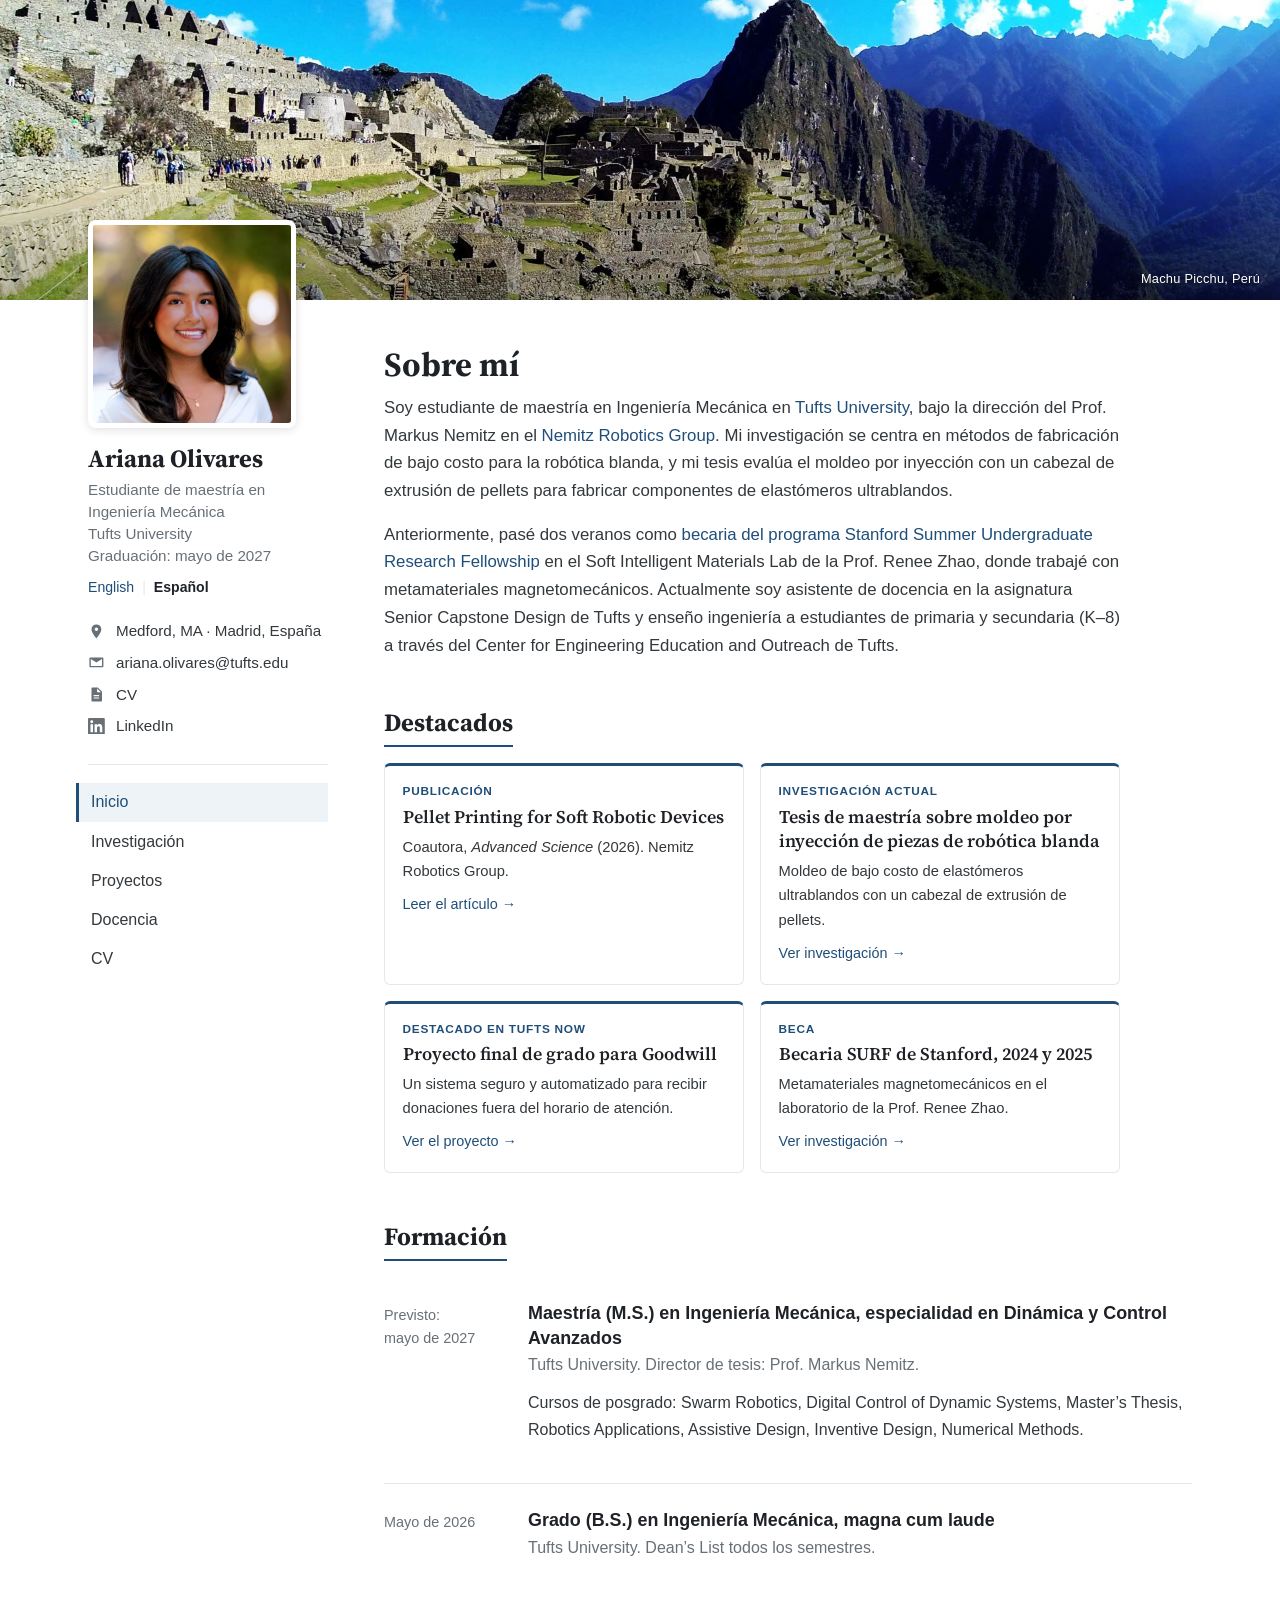
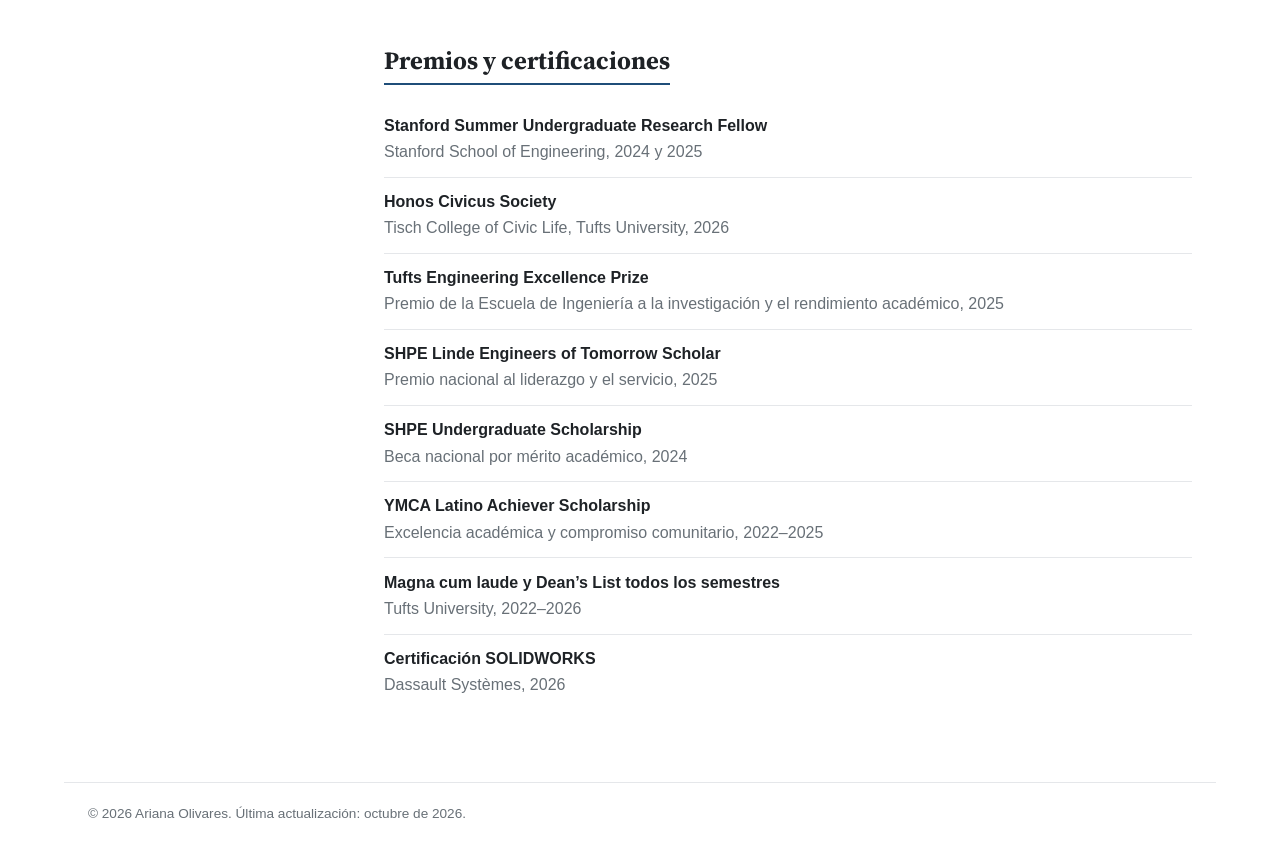
==== index-es.html @ acf5f8f6 "update" ====
<!DOCTYPE html>
<html lang="es">
<head>
<meta charset="utf-8">
<meta name="color-scheme" content="light">
<meta name="viewport" content="width=device-width, initial-scale=1">
<title>Ariana Olivares | Ingeniería Mecánica, Tufts University</title>
<meta name="description" content="Estudiante de maestría en Ingeniería Mecánica en Tufts University (Nemitz Robotics Group). Investiga métodos de fabricación accesibles para la robótica blanda.">
<link rel="alternate" hreflang="en" href="index.html">
<link rel="alternate" hreflang="es" href="index-es.html">
<link rel="preconnect" href="https://fonts.googleapis.com">
<link rel="preconnect" href="https://fonts.gstatic.com" crossorigin>
<link href="https://fonts.googleapis.com/css2?family=Source+Serif+4:opsz,wght@8..60,600;8..60,700&display=swap" rel="stylesheet">
<link rel="stylesheet" href="style.css">
</head>
<body>

<div class="banner tall">
  <img src="banner.jpg" alt="">
  <span class="banner-caption">Machu Picchu, Perú</span>
</div>

<div class="layout">

  <aside class="sidebar" aria-label="Perfil">
    <div class="sidebar-inner">
      <img class="photo" src="profile.jpg" alt="Retrato de Ariana Olivares" width="600" height="600">
      <div>
        <p class="side-name">Ariana Olivares</p>
        <p class="side-role">Estudiante de maestría en Ingeniería Mecánica<br>Tufts University<br>Graduación: mayo de 2027</p>
        <p class="lang-switch" aria-label="Idioma"><a href="index.html" hreflang="en" lang="en">English</a><span class="sep" aria-hidden="true">|</span><span aria-current="true">Español</span></p>
      </div>
      <ul class="side-links">
        <li><svg viewBox="0 0 24 24" aria-hidden="true"><path d="M12 2a7 7 0 0 0-7 7c0 5.25 7 13 7 13s7-7.75 7-13a7 7 0 0 0-7-7zm0 9.5A2.5 2.5 0 1 1 12 6.5a2.5 2.5 0 0 1 0 5z"/></svg><span>Medford, MA · Madrid, España</span></li>
        <li><svg viewBox="0 0 24 24" aria-hidden="true"><path d="M3 5h18a1 1 0 0 1 1 1v12a1 1 0 0 1-1 1H3a1 1 0 0 1-1-1V6a1 1 0 0 1 1-1zm9 7.2L4 7.3V17h16V7.3l-8 4.9z"/></svg><a href="mailto:ariana.olivares@tufts.edu">ariana.olivares@tufts.edu</a></li>
        <!-- Phone: replace the number and remove the comment markers to show it
        <li><svg viewBox="0 0 24 24" aria-hidden="true"><path d="M6.6 10.8a15.1 15.1 0 0 0 6.6 6.6l2.2-2.2a1 1 0 0 1 1-.25 11.4 11.4 0 0 0 3.6.57 1 1 0 0 1 1 1V20a1 1 0 0 1-1 1A17 17 0 0 1 3 4a1 1 0 0 1 1-1h3.5a1 1 0 0 1 1 1c0 1.25.2 2.45.57 3.57a1 1 0 0 1-.25 1L6.6 10.8z"/></svg><a href="tel:+10000000000">(000) 000-0000</a></li>
        -->
        <li><svg viewBox="0 0 24 24" aria-hidden="true"><path d="M6 2h8l6 6v13a1 1 0 0 1-1 1H6a1 1 0 0 1-1-1V3a1 1 0 0 1 1-1zm7 1.5V9h5.5L13 3.5zM8 13v1.5h8V13H8zm0 3.5V18h8v-1.5H8z"/></svg><a href="cv.pdf">CV</a></li>
        <li><svg viewBox="0 0 24 24" aria-hidden="true"><path d="M20.45 20.45h-3.56v-5.57c0-1.33-.02-3.04-1.85-3.04-1.86 0-2.14 1.45-2.14 2.94v5.67H9.35V9h3.41v1.56h.05c.48-.9 1.64-1.85 3.37-1.85 3.6 0 4.27 2.37 4.27 5.46v6.28zM5.34 7.43a2.06 2.06 0 1 1 0-4.13 2.06 2.06 0 0 1 0 4.13zM7.12 20.45H3.56V9h3.56v11.45zM22.22 0H1.77C.79 0 0 .77 0 1.73v20.54C0 23.23.79 24 1.77 24h20.45c.98 0 1.78-.77 1.78-1.73V1.73C24 .77 23.2 0 22.22 0z"/></svg><a href="https://www.linkedin.com/in/ariana-olivaress">LinkedIn</a></li>
      </ul>
      <nav class="site-nav" aria-label="Sitio">
        <ul>
          <li><a href="index-es.html" aria-current="page">Inicio</a></li>
          <li><a href="research-es.html">Investigación</a></li>
          <li><a href="projects-es.html">Proyectos</a></li>
          <li><a href="teaching-es.html">Docencia</a></li>
          <li><a href="cv.pdf">CV</a></li>
        </ul>
      </nav>
    </div>
  </aside>

  <main>
    <section id="about" class="prose">
      <h1>Sobre mí</h1>
      <p>Soy estudiante de maestría en Ingeniería Mecánica en <a href="https://www.tufts.edu/">Tufts University</a>, bajo la dirección del Prof. Markus Nemitz en el <a href="https://sites.tufts.edu/nemitz/">Nemitz Robotics Group</a>. Mi investigación se centra en métodos de fabricación de bajo costo para la robótica blanda, y mi tesis evalúa el moldeo por inyección con un cabezal de extrusión de pellets para fabricar componentes de elastómeros ultrablandos.</p>
      <p>Anteriormente, pasé dos veranos como <a href="https://engineering.stanford.edu/SURF2025Cohort">becaria del programa Stanford Summer Undergraduate Research Fellowship</a> en el Soft Intelligent Materials Lab de la Prof. Renee Zhao, donde trabajé con metamateriales magnetomecánicos. Actualmente soy asistente de docencia en la asignatura Senior Capstone Design de Tufts y enseño ingeniería a estudiantes de primaria y secundaria (K–8) a través del Center for Engineering Education and Outreach de Tufts.</p>
    </section>

    <section id="highlights">
      <h2>Destacados</h2>
      <div class="highlights">
        <a class="highlight" href="https://advanced.onlinelibrary.wiley.com/doi/10.1002/advs.202524237">
          <p class="card-kicker">Publicación</p>
          <p class="card-title">Pellet Printing for Soft Robotic Devices</p>
          <p class="card-text">Coautora, <em>Advanced Science</em> (2026). Nemitz Robotics Group.</p>
          <span class="card-more">Leer el artículo</span>
        </a>
        <a class="highlight" href="research-es.html#thesis">
          <p class="card-kicker">Investigación actual</p>
          <p class="card-title">Tesis de maestría sobre moldeo por inyección de piezas de robótica blanda</p>
          <p class="card-text">Moldeo de bajo costo de elastómeros ultrablandos con un cabezal de extrusión de pellets.</p>
          <span class="card-more">Ver investigación</span>
        </a>
        <a class="highlight" href="projects-es.html#goodwill">
          <p class="card-kicker">Destacado en Tufts Now</p>
          <p class="card-title">Proyecto final de grado para Goodwill</p>
          <p class="card-text">Un sistema seguro y automatizado para recibir donaciones fuera del horario de atención.</p>
          <span class="card-more">Ver el proyecto</span>
        </a>
        <a class="highlight" href="research-es.html#conformal-metamaterials">
          <p class="card-kicker">Beca</p>
          <p class="card-title">Becaria SURF de Stanford, 2024 y 2025</p>
          <p class="card-text">Metamateriales magnetomecánicos en el laboratorio de la Prof. Renee Zhao.</p>
          <span class="card-more">Ver investigación</span>
        </a>
      </div>
    </section>

    <section id="education">
      <h2>Formación</h2>
      <article class="entry">
        <div class="when">Previsto:<br>mayo de 2027</div>
        <div>
          <h3>Maestría (M.S.) en Ingeniería Mecánica, especialidad en Dinámica y Control Avanzados</h3>
          <p class="where">Tufts University. Director de tesis: Prof. Markus Nemitz.</p>
          <p>Cursos de posgrado: Swarm Robotics, Digital Control of Dynamic Systems, Master’s Thesis, Robotics Applications, Assistive Design, Inventive Design, Numerical Methods.</p>
        </div>
      </article>
      <article class="entry">
        <div class="when">Mayo de 2026</div>
        <div>
          <h3>Grado (B.S.) en Ingeniería Mecánica, magna cum laude</h3>
          <p class="where">Tufts University. Dean’s List todos los semestres.</p>
        </div>
      </article>
    </section>

    <section id="honors">
      <h2>Premios y certificaciones</h2>
      <ul class="plain">
        <li><strong>Stanford Summer Undergraduate Research Fellow</strong><br><span class="detail">Stanford School of Engineering, 2024 y 2025</span></li>
        <li><strong>Honos Civicus Society</strong><br><span class="detail">Tisch College of Civic Life, Tufts University, 2026</span></li>
        <li><strong>Tufts Engineering Excellence Prize</strong><br><span class="detail">Premio de la Escuela de Ingeniería a la investigación y el rendimiento académico, 2025</span></li>
        <li><strong>SHPE Linde Engineers of Tomorrow Scholar</strong><br><span class="detail">Premio nacional al liderazgo y el servicio, 2025</span></li>
        <li><strong>SHPE Undergraduate Scholarship</strong><br><span class="detail">Beca nacional por mérito académico, 2024</span></li>
        <li><strong>YMCA Latino Achiever Scholarship</strong><br><span class="detail">Excelencia académica y compromiso comunitario, 2022–2025</span></li>
        <li><strong>Magna cum laude y Dean’s List todos los semestres</strong><br><span class="detail">Tufts University, 2022–2026</span></li>
        <!-- Replace with the exact certification name, e.g. CSWA -->
        <li><strong>Certificación SOLIDWORKS</strong><br><span class="detail">Dassault Systèmes, 2026</span></li>
      </ul>
    </section>
  </main>

</div>

<footer>
  © 2026 Ariana Olivares. Última actualización: octubre de 2026.
</footer>

</body>
</html>
---- style.css ----
:root {
  color-scheme: light;
  --bg: #FFFFFF;
  --ink: #33383C;
  --strong: #1E2226;
  --muted: #687077;
  --rule: #E5E7EA;
  --accent: #1F4E79;
  --accent-soft: #EEF3F8;
  --figure-bg: #F5F6F7;
  --serif: "Source Serif 4", Georgia, "Times New Roman", serif;
}
*, *::before, *::after { box-sizing: border-box; }
html { -webkit-text-size-adjust: 100%; scroll-padding-top: 1.5rem; }
body {
  margin: 0;
  background: var(--bg);
  color: var(--ink);
  font-family: -apple-system, BlinkMacSystemFont, "Helvetica Neue", "Segoe UI", Arial, sans-serif;
  font-size: 1rem;
  line-height: 1.65;
}
img, video { max-width: 100%; height: auto; display: block; }
a { color: var(--accent); text-decoration: none; }
a:hover { text-decoration: underline; text-underline-offset: 3px; }
a:focus-visible { outline: 2px solid var(--accent); outline-offset: 3px; border-radius: 2px; }
p { margin: 0 0 1rem; }

/* Banner */
.banner {
  position: relative;
  height: clamp(130px, 16vw, 200px);
  overflow: hidden;
  background: #2E3B45;
}
.banner.tall { height: clamp(170px, 24vw, 300px); }
.banner img { width: 100%; height: 100%; object-fit: cover; object-position: center 40%; }
.banner::after {
  content: "";
  position: absolute;
  inset: 0;
  background: linear-gradient(to bottom, rgba(0,0,0,0) 55%, rgba(0,0,0,0.28));
  pointer-events: none;
}
.banner-caption {
  position: absolute;
  right: 1.25rem;
  bottom: 0.7rem;
  z-index: 1;
  color: #fff;
  font-size: 0.8rem;
  letter-spacing: 0.02em;
  text-shadow: 0 1px 3px rgba(0,0,0,0.5);
}

/* Layout */
.layout {
  max-width: 72rem;
  margin: 0 auto;
  padding: 0 1.5rem 4.5rem;
  display: grid;
  grid-template-columns: 15rem minmax(0, 1fr);
  gap: 3.5rem;
}
main { padding-top: 2.75rem; min-width: 0; }

/* Sidebar */
.sidebar { margin-top: -5rem; position: relative; z-index: 2; }
.sidebar-inner { position: sticky; top: 1.5rem; }
.photo {
  width: 100%;
  max-width: 13rem;
  aspect-ratio: 1 / 1;
  object-fit: cover;
  border-radius: 8px;
  border: 5px solid #fff;
  box-shadow: 0 2px 10px rgba(0,0,0,0.12);
  background: #fff;
}
.side-name {
  font-family: var(--serif);
  color: var(--strong);
  font-size: 1.55rem;
  font-weight: 700;
  line-height: 1.2;
  margin: 1rem 0 0.3rem;
}
.side-role { color: var(--muted); font-size: 0.95rem; margin: 0 0 1rem; line-height: 1.45; }
.side-links { list-style: none; padding: 0; margin: 0; font-size: 0.95rem; }
.side-links li { display: flex; align-items: flex-start; gap: 0.7rem; padding: 0.3rem 0; line-height: 1.45; }
.side-links svg { margin-top: 0.15rem; }
.side-links svg { width: 1.05rem; height: 1.05rem; flex-shrink: 0; fill: var(--muted); }
.side-links a { color: var(--ink); }
.side-links a:hover { color: var(--accent); }

.site-nav { margin-top: 1.4rem; padding-top: 1.1rem; border-top: 1px solid var(--rule); }
.site-nav ul { list-style: none; padding: 0; margin: 0; }
.site-nav a {
  display: block;
  padding: 0.4rem 0.75rem;
  margin-left: -0.75rem;
  border-left: 3px solid transparent;
  color: var(--ink);
  font-weight: 500;
}
.site-nav a:hover { color: var(--accent); background: var(--accent-soft); text-decoration: none; }
.site-nav a[aria-current="page"] { color: var(--accent); border-left-color: var(--accent); background: var(--accent-soft); }

/* Headings */
h1 {
  font-family: var(--serif);
  color: var(--strong);
  font-size: 2.1rem;
  line-height: 1.2;
  margin: 0 0 0.6rem;
}
.lede { color: var(--muted); font-size: 1.05rem; max-width: 44rem; margin-bottom: 1.5rem; }
section { margin-top: 3rem; }
section:first-child { margin-top: 0; }
h2 {
  font-family: var(--serif);
  color: var(--strong);
  font-size: 1.55rem;
  font-weight: 700;
  line-height: 1.25;
  margin: 0 0 1rem;
  padding-bottom: 0.45rem;
  border-bottom: 2px solid var(--accent);
  display: inline-block;
}
.prose p { font-size: 1.05rem; max-width: 46rem; }

/* Cards on the home page */
.cards {
  display: grid;
  grid-template-columns: repeat(auto-fill, minmax(14rem, 1fr));
  gap: 1.25rem;
}
.card {
  display: flex;
  flex-direction: column;
  border: 1px solid var(--rule);
  border-radius: 8px;
  overflow: hidden;
  color: var(--ink);
  background: #fff;
  transition: box-shadow 0.15s ease, border-color 0.15s ease;
}
.card:hover { text-decoration: none; border-color: #C9D3DD; box-shadow: 0 4px 14px rgba(31,78,121,0.12); }
.card img { width: 100%; aspect-ratio: 16 / 10; object-fit: cover; background: var(--figure-bg); }
.card-body { padding: 0.9rem 1rem 1.1rem; }
.card-kicker { font-size: 0.82rem; color: var(--muted); margin: 0 0 0.2rem; }
.card-title { color: var(--strong); font-weight: 600; line-height: 1.35; margin: 0 0 0.35rem; }
.card-text { font-size: 0.92rem; margin: 0; }
.card-more { display: inline-block; margin-top: 0.6rem; font-size: 0.9rem; font-weight: 500; color: var(--accent); }

/* Entries */
.entry {
  display: grid;
  grid-template-columns: 7.5rem minmax(0, 1fr);
  gap: 0 1.5rem;
  padding: 1.5rem 0;
  border-bottom: 1px solid var(--rule);
}
.entry:last-of-type { border-bottom: none; }
.when { font-size: 0.9rem; color: var(--muted); padding-top: 0.15rem; }
.entry h3 { color: var(--strong); font-size: 1.12rem; line-height: 1.35; margin: 0 0 0.15rem; }
.where { color: var(--muted); margin: 0 0 0.75rem; }
.tag {
  display: inline-block;
  font-size: 0.78rem;
  font-weight: 600;
  color: var(--accent);
  background: var(--accent-soft);
  border-radius: 999px;
  padding: 0.05rem 0.6rem;
  margin-bottom: 0.4rem;
}

/* Figures */
.gallery { display: grid; grid-template-columns: repeat(2, minmax(0, 1fr)); gap: 0.9rem; margin: 1rem 0 0.25rem; align-items: start; }
.gallery.one { grid-template-columns: 1fr; }
figure {
  margin: 0;
  background: var(--figure-bg);
  border: 1px solid var(--rule);
  border-radius: 6px;
  overflow: hidden;
}
figure img, figure video { width: 100%; }
figcaption { font-size: 0.85rem; color: var(--muted); padding: 0.45rem 0.75rem 0.55rem; }

/* Poster link */
.poster {
  display: flex;
  align-items: center;
  gap: 1rem;
  margin-top: 1rem;
  padding: 0.7rem;
  border: 1px solid var(--rule);
  border-radius: 6px;
  color: var(--ink);
  max-width: 30rem;
}
.poster:hover { text-decoration: none; border-color: #C9D3DD; background: var(--accent-soft); }
.poster img { width: 7.5rem; border: 1px solid var(--rule); border-radius: 3px; flex-shrink: 0; }
.poster strong { display: block; color: var(--strong); line-height: 1.35; }
.poster span { font-size: 0.88rem; color: var(--accent); font-weight: 500; }

/* Simple lists */
.plain { list-style: none; padding: 0; margin: 0; }
.plain li { padding: 0.7rem 0; border-bottom: 1px solid var(--rule); }
.plain li:last-child { border-bottom: none; }
.plain strong { color: var(--strong); }
.plain .detail { color: var(--muted); }
.note { margin-top: 1.25rem; color: var(--muted); }

footer {
  max-width: 72rem;
  margin: 0 auto;
  padding: 1.25rem 1.5rem 2.5rem;
  border-top: 1px solid var(--rule);
  font-size: 0.85rem;
  color: var(--muted);
}

@media (max-width: 820px) {
  .layout { grid-template-columns: 1fr; gap: 0; }
  .sidebar { margin-top: -3.5rem; }
  .sidebar-inner { position: static; display: grid; grid-template-columns: 8rem 1fr; gap: 0 1.25rem; align-items: start; }
  .sidebar-inner > div { padding-top: 3.9rem; }
  .banner-caption { display: none; }
  .photo { max-width: 8rem; border-width: 4px; }
  .side-name { margin-top: 0; font-size: 1.35rem; }
  .side-role { margin-bottom: 0; }
  .side-links { grid-column: 1 / -1; display: flex; flex-wrap: wrap; gap: 0 1.25rem; margin-top: 1rem; }
  .site-nav { grid-column: 1 / -1; margin-top: 1rem; padding-top: 0.75rem; }
  .site-nav ul { display: flex; flex-wrap: wrap; gap: 0.4rem; }
  .site-nav a { margin-left: 0; border-left: none; border: 1px solid var(--rule); border-radius: 999px; padding: 0.25rem 0.9rem; }
  .site-nav a[aria-current="page"] { border-color: var(--accent); }
  main { padding-top: 2rem; }
}
@media (max-width: 600px) {
  .entry { grid-template-columns: 1fr; }
  .when { margin-bottom: 0.3rem; }
  .gallery { grid-template-columns: 1fr; }
  h1 { font-size: 1.75rem; }
  .poster img { width: 5.5rem; }
}
@media (prefers-reduced-motion: reduce) {
  .card { transition: none; }
}

/* Highlights (text cards) */
.highlights { display: grid; grid-template-columns: repeat(2, minmax(0, 1fr)); gap: 1rem; max-width: 46rem; }
@media (max-width: 600px) { .highlights { grid-template-columns: 1fr; } }
.highlight {
  display: block;
  border: 1px solid var(--rule);
  border-top: 3px solid var(--accent);
  border-radius: 6px;
  padding: 1rem 1.1rem 1.1rem;
  color: var(--ink);
  background: #fff;
  transition: box-shadow 0.15s ease, background 0.15s ease;
}
.highlight:hover { text-decoration: none; background: var(--accent-soft); box-shadow: 0 3px 12px rgba(31,78,121,0.10); }
.highlight .card-kicker { text-transform: uppercase; letter-spacing: 0.06em; font-size: 0.74rem; font-weight: 600; color: var(--accent); }
.highlight .card-title { font-family: var(--serif); font-size: 1.12rem; }
.highlight .card-more::after { content: " →"; }

/* Publications */
.pubs { list-style: none; padding: 0; margin: 0 0 1rem; }
.pubs li { padding: 1rem 1.1rem; border: 1px solid var(--rule); border-left: 3px solid var(--accent); border-radius: 6px; background: #fff; }
.pub-title { display: block; color: var(--strong); font-weight: 600; font-size: 1.05rem; margin-bottom: 0.2rem; }
.pub-authors { color: var(--ink); font-size: 0.95rem; }
.pub-venue { color: var(--muted); font-style: italic; font-size: 0.95rem; }
.pub-links { margin-top: 0.5rem; display: flex; flex-wrap: wrap; gap: 0.5rem; }
.pill {
  display: inline-block;
  font-size: 0.85rem;
  font-weight: 500;
  border: 1px solid #C9D3DD;
  border-radius: 999px;
  padding: 0.12rem 0.75rem;
}
.pill:hover { background: var(--accent-soft); text-decoration: none; }
.links-row { display: flex; flex-wrap: wrap; gap: 0.5rem; margin: 0.25rem 0 0.75rem; }

/* Documents (report, slides) */
.docs { display: flex; flex-wrap: wrap; gap: 0.75rem; }
.docs .poster { margin-top: 1rem; flex: 1 1 18rem; }

/* Slide viewer */
.slides { margin-top: 1rem; border: 1px solid var(--rule); border-radius: 6px; overflow: hidden; background: var(--figure-bg); }
.slides img { width: 100%; aspect-ratio: 16 / 9; object-fit: contain; background: #fff; }
.slides-bar { display: flex; align-items: center; justify-content: space-between; gap: 0.75rem; padding: 0.5rem 0.75rem; border-top: 1px solid var(--rule); }
.slides-bar button {
  font: inherit;
  font-size: 0.9rem;
  font-weight: 500;
  color: var(--accent);
  background: #fff;
  border: 1px solid #C9D3DD;
  border-radius: 999px;
  padding: 0.25rem 0.9rem;
  cursor: pointer;
}
.slides-bar button:hover { background: var(--accent-soft); }
.slides-bar button:focus-visible { outline: 2px solid var(--accent); outline-offset: 2px; }
.slides-count { font-size: 0.85rem; color: var(--muted); }

/* Embedded video */
.video-embed { position: relative; aspect-ratio: 16 / 9; background: #000; }
.video-embed iframe { position: absolute; inset: 0; width: 100%; height: 100%; border: 0; }
.gallery.even img { aspect-ratio: 3 / 2; object-fit: cover; }

/* Language switch */
.lang-switch { margin: -0.4rem 0 1rem; font-size: 0.88rem; color: var(--muted); }
.lang-switch a { color: var(--accent); font-weight: 500; }
.lang-switch span[aria-current] { color: var(--strong); font-weight: 600; }
.lang-switch .sep { margin: 0 0.5rem; color: var(--rule); }
@media (max-width: 820px) { .lang-switch { margin: 0.5rem 0 0; } }
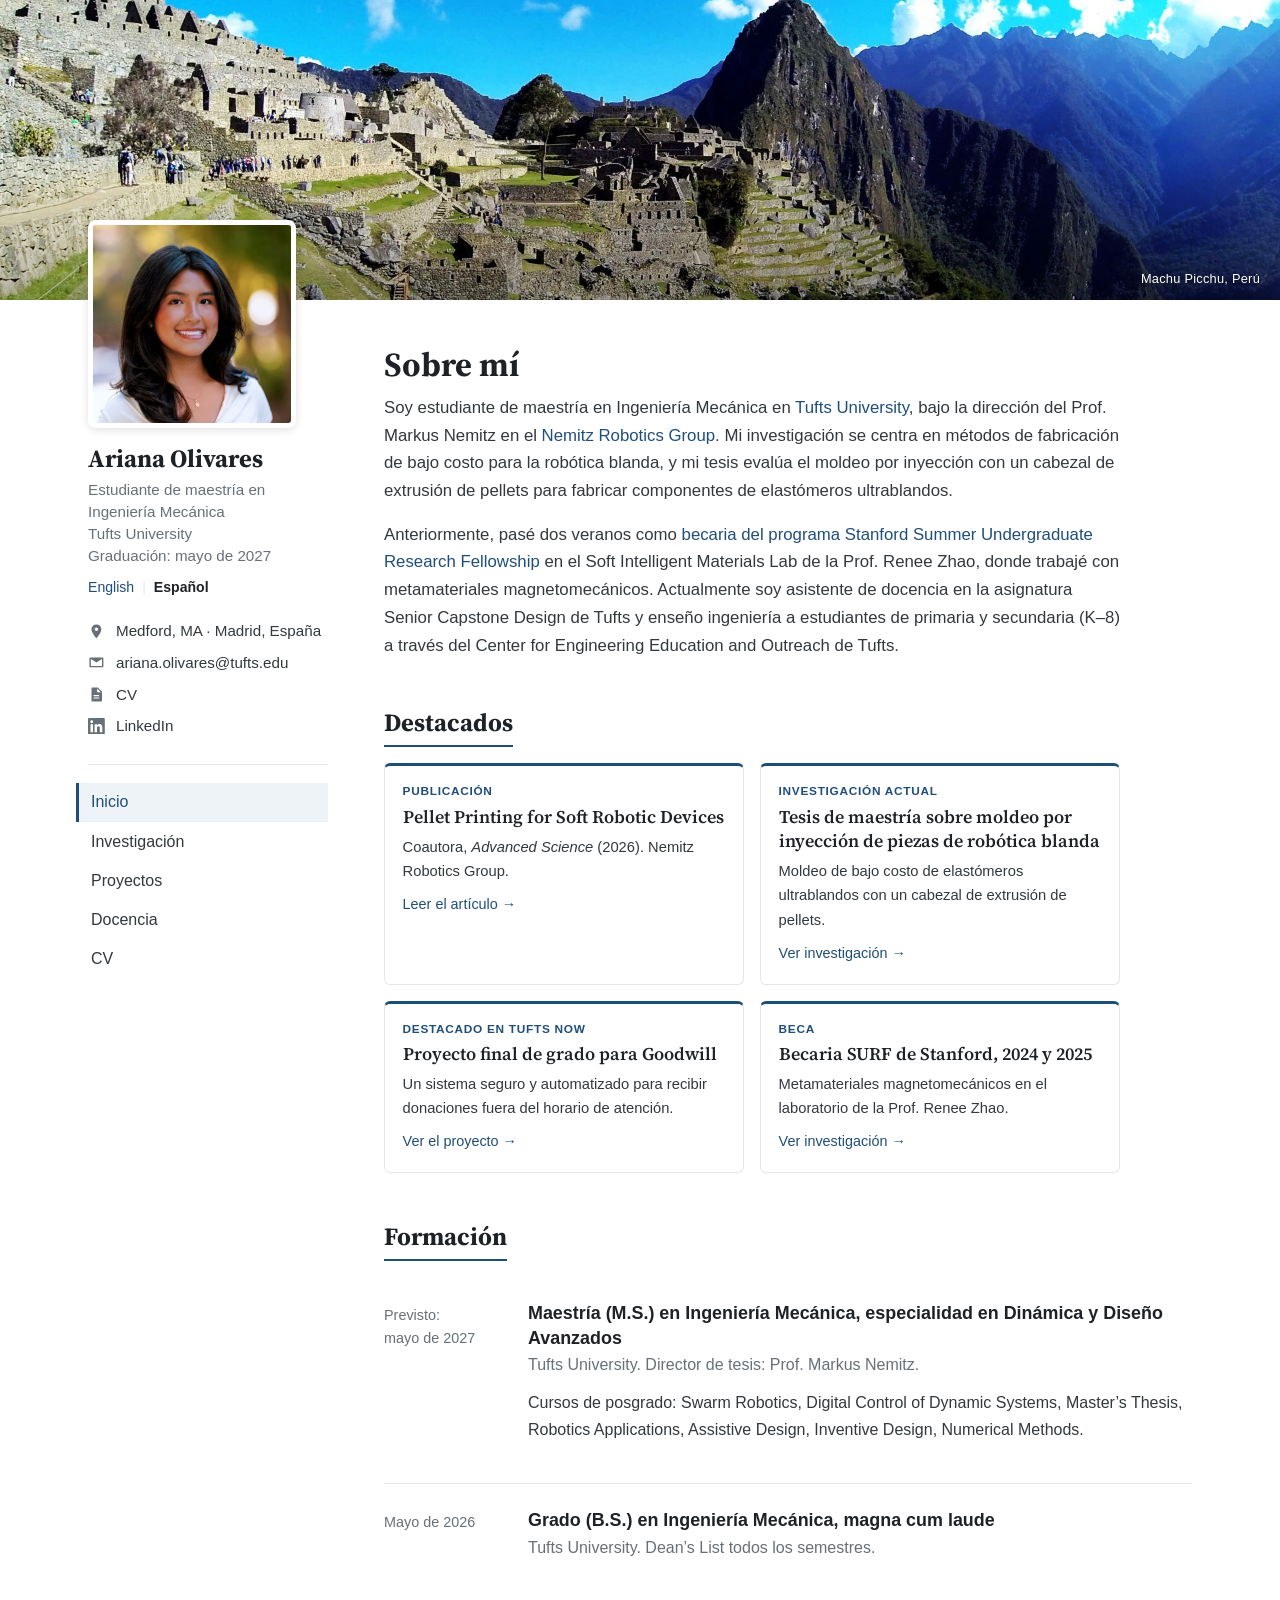
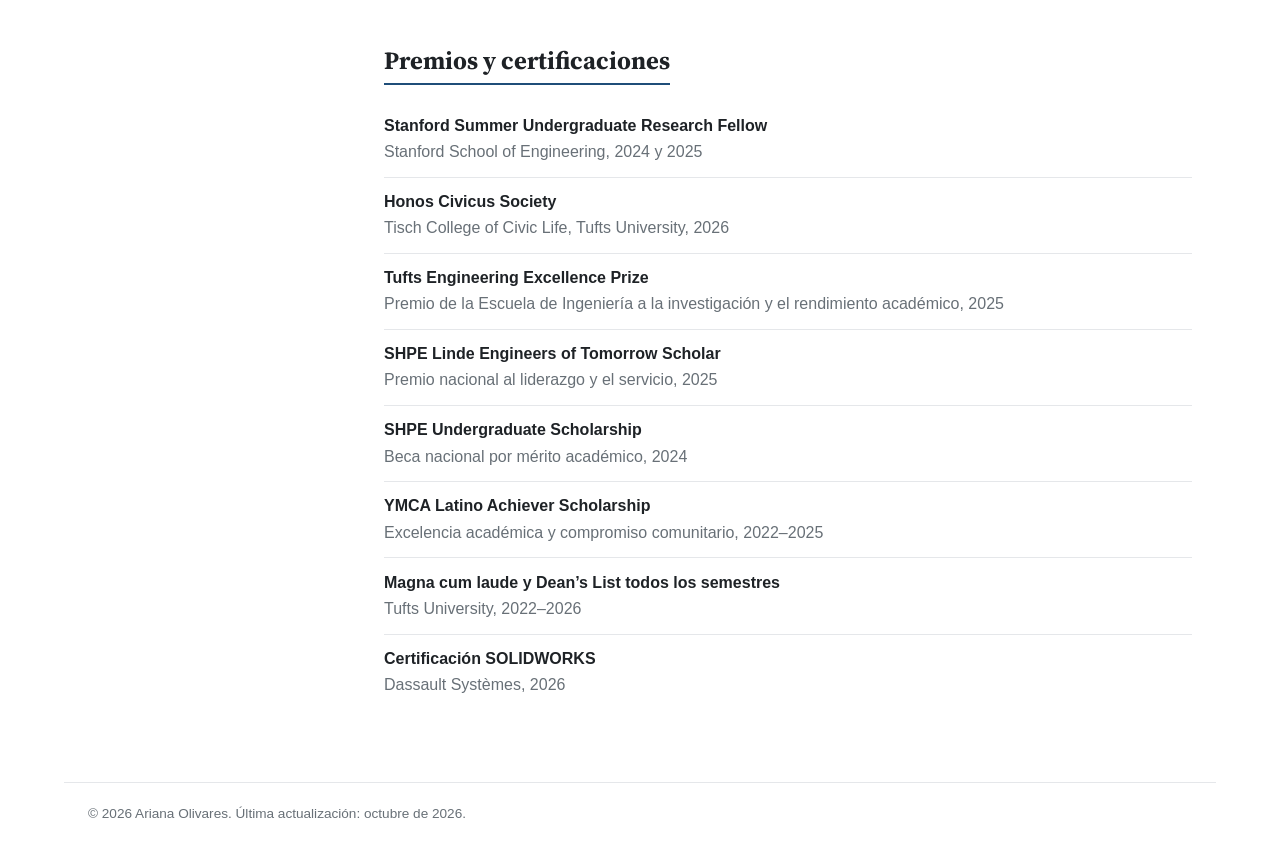
==== commit b04e1b0a: "update" ====
--- a/index-es.html
+++ b/index-es.html
@@ -93,7 +93,7 @@
       <article class="entry">
         <div class="when">Previsto:<br>mayo de 2027</div>
         <div>
-          <h3>Maestría (M.S.) en Ingeniería Mecánica, especialidad en Dinámica y Control Avanzados</h3>
+          <h3>Maestría (M.S.) en Ingeniería Mecánica, especialidad en Dinámica y Diseño Avanzados</h3>
           <p class="where">Tufts University. Director de tesis: Prof. Markus Nemitz.</p>
           <p>Cursos de posgrado: Swarm Robotics, Digital Control of Dynamic Systems, Master’s Thesis, Robotics Applications, Assistive Design, Inventive Design, Numerical Methods.</p>
         </div>
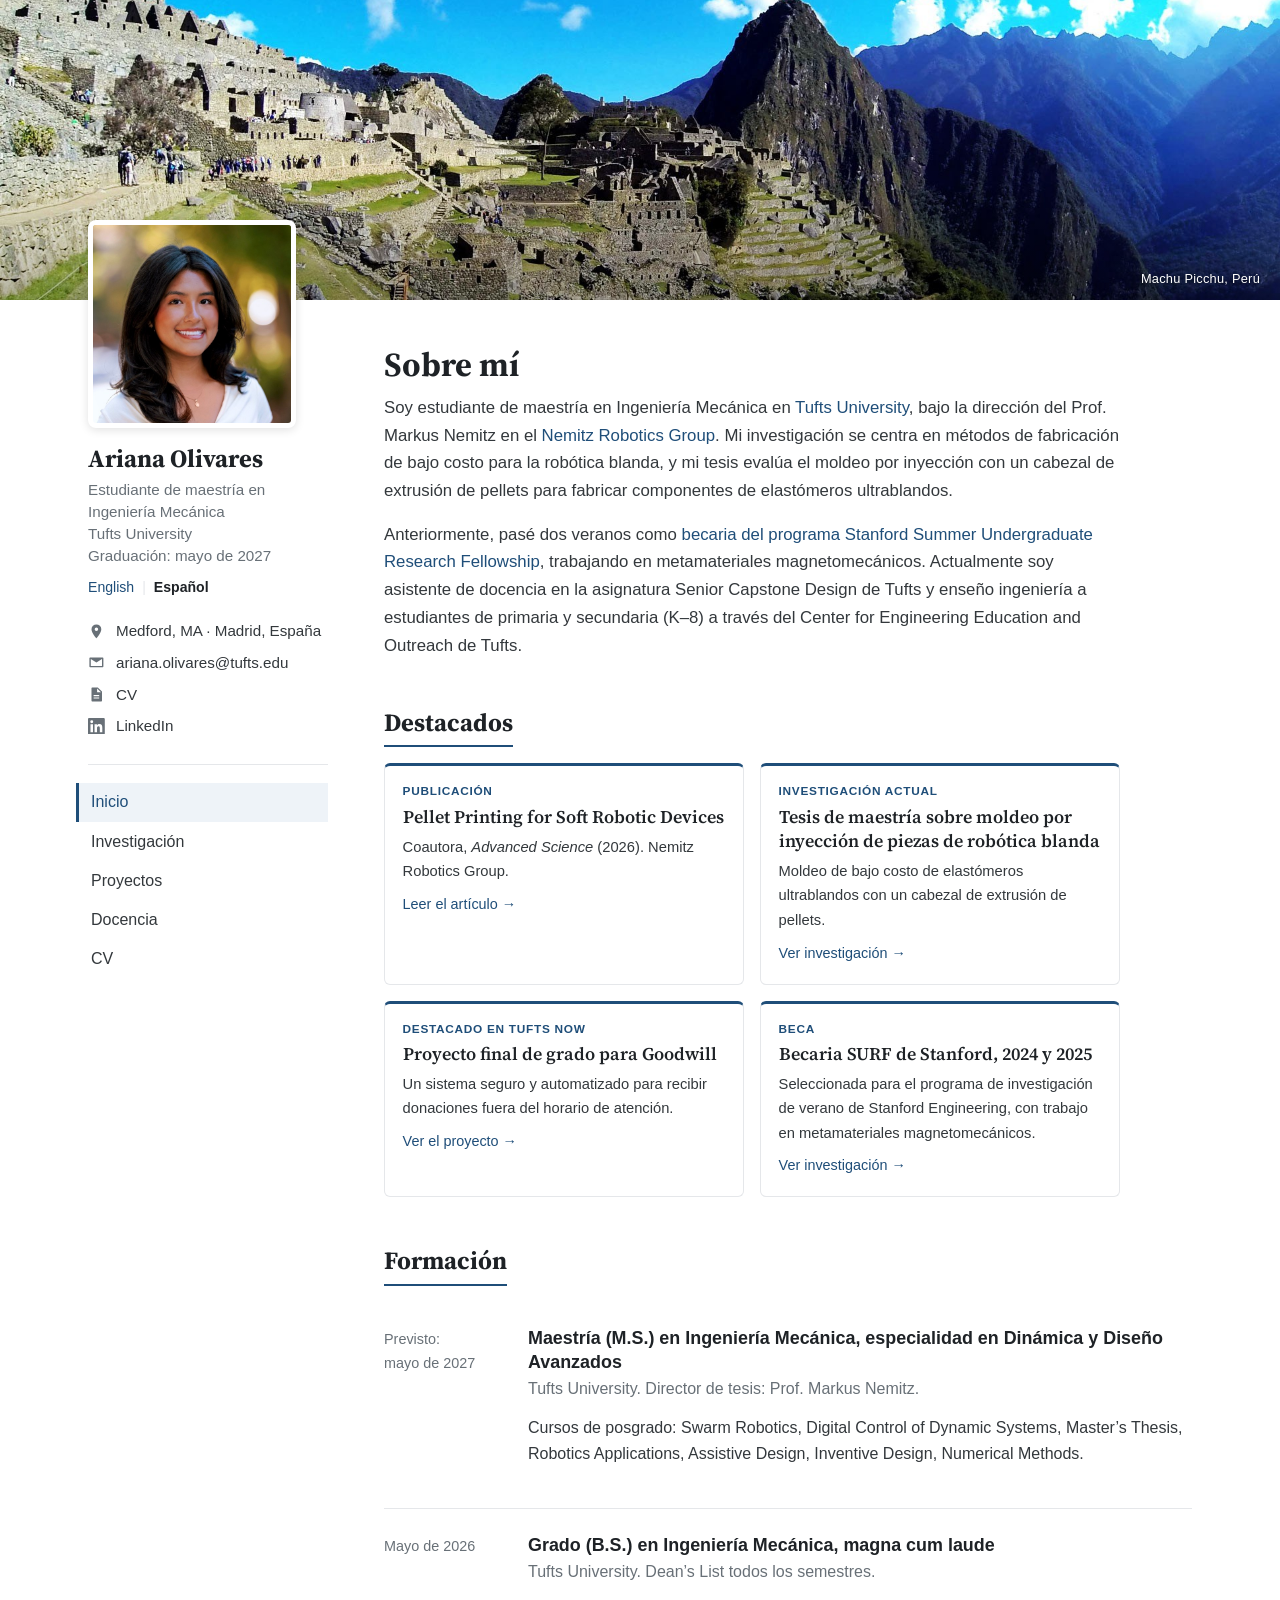
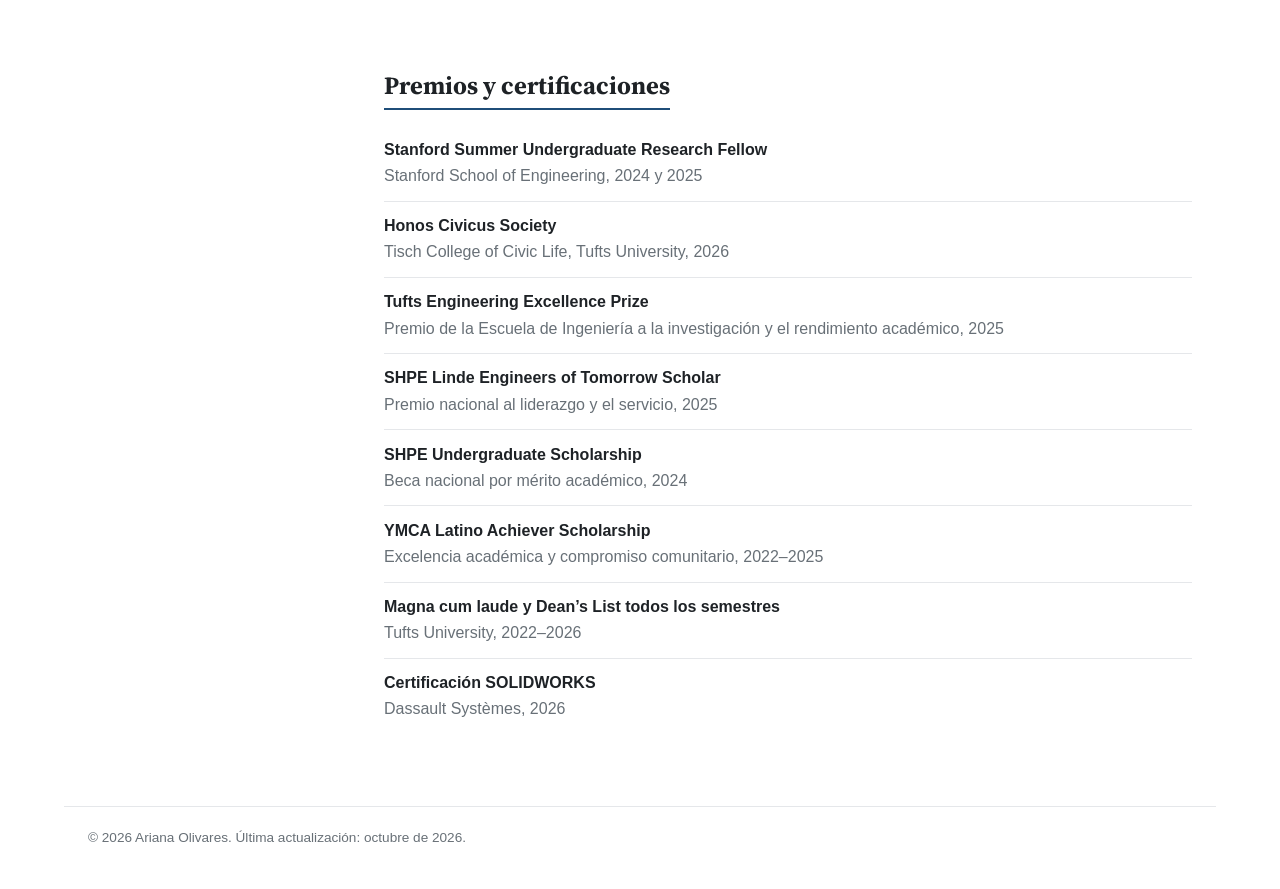
==== commit 5cea8617: "change" ====
--- a/index-es.html
+++ b/index-es.html
@@ -55,7 +55,7 @@
     <section id="about" class="prose">
       <h1>Sobre mí</h1>
       <p>Soy estudiante de maestría en Ingeniería Mecánica en <a href="https://www.tufts.edu/">Tufts University</a>, bajo la dirección del Prof. Markus Nemitz en el <a href="https://sites.tufts.edu/nemitz/">Nemitz Robotics Group</a>. Mi investigación se centra en métodos de fabricación de bajo costo para la robótica blanda, y mi tesis evalúa el moldeo por inyección con un cabezal de extrusión de pellets para fabricar componentes de elastómeros ultrablandos.</p>
-      <p>Anteriormente, pasé dos veranos como <a href="https://engineering.stanford.edu/SURF2025Cohort">becaria del programa Stanford Summer Undergraduate Research Fellowship</a> en el Soft Intelligent Materials Lab de la Prof. Renee Zhao, donde trabajé con metamateriales magnetomecánicos. Actualmente soy asistente de docencia en la asignatura Senior Capstone Design de Tufts y enseño ingeniería a estudiantes de primaria y secundaria (K–8) a través del Center for Engineering Education and Outreach de Tufts.</p>
+      <p>Anteriormente, pasé dos veranos como <a href="https://engineering.stanford.edu/SURF2025Cohort">becaria del programa Stanford Summer Undergraduate Research Fellowship</a>, trabajando en metamateriales magnetomecánicos. Actualmente soy asistente de docencia en la asignatura Senior Capstone Design de Tufts y enseño ingeniería a estudiantes de primaria y secundaria (K–8) a través del Center for Engineering Education and Outreach de Tufts.</p>
     </section>
 
     <section id="highlights">
@@ -82,7 +82,7 @@
         <a class="highlight" href="research-es.html#conformal-metamaterials">
           <p class="card-kicker">Beca</p>
           <p class="card-title">Becaria SURF de Stanford, 2024 y 2025</p>
-          <p class="card-text">Metamateriales magnetomecánicos en el laboratorio de la Prof. Renee Zhao.</p>
+          <p class="card-text">Seleccionada para el programa de investigación de verano de Stanford Engineering, con trabajo en metamateriales magnetomecánicos.</p>
           <span class="card-more">Ver investigación</span>
         </a>
       </div>
--- a/style.css
+++ b/style.css
@@ -321,3 +321,31 @@
 .lang-switch span[aria-current] { color: var(--strong); font-weight: 600; }
 .lang-switch .sep { margin: 0 0.5rem; color: var(--rule); }
 @media (max-width: 820px) { .lang-switch { margin: 0.5rem 0 0; } }
+
+/* Archive callout */
+.archive-callout {
+  margin-top: 2.5rem;
+  display: flex;
+  align-items: center;
+  justify-content: space-between;
+  gap: 1.25rem 2rem;
+  flex-wrap: wrap;
+  padding: 1.4rem 1.6rem;
+  background: var(--accent-soft);
+  border: 1px solid #D5E0EB;
+  border-left: 4px solid var(--accent);
+  border-radius: 8px;
+}
+.archive-callout h2 { border: none; padding: 0; margin: 0 0 0.35rem; font-size: 1.3rem; display: block; }
+.archive-callout p { margin: 0; max-width: 32rem; }
+.archive-btn {
+  display: inline-block;
+  flex-shrink: 0;
+  background: var(--accent);
+  color: #fff;
+  font-weight: 600;
+  padding: 0.6rem 1.2rem;
+  border-radius: 999px;
+}
+.archive-btn:hover { background: #163A5B; color: #fff; text-decoration: none; }
+.archive-btn:focus-visible { outline-offset: 3px; }
